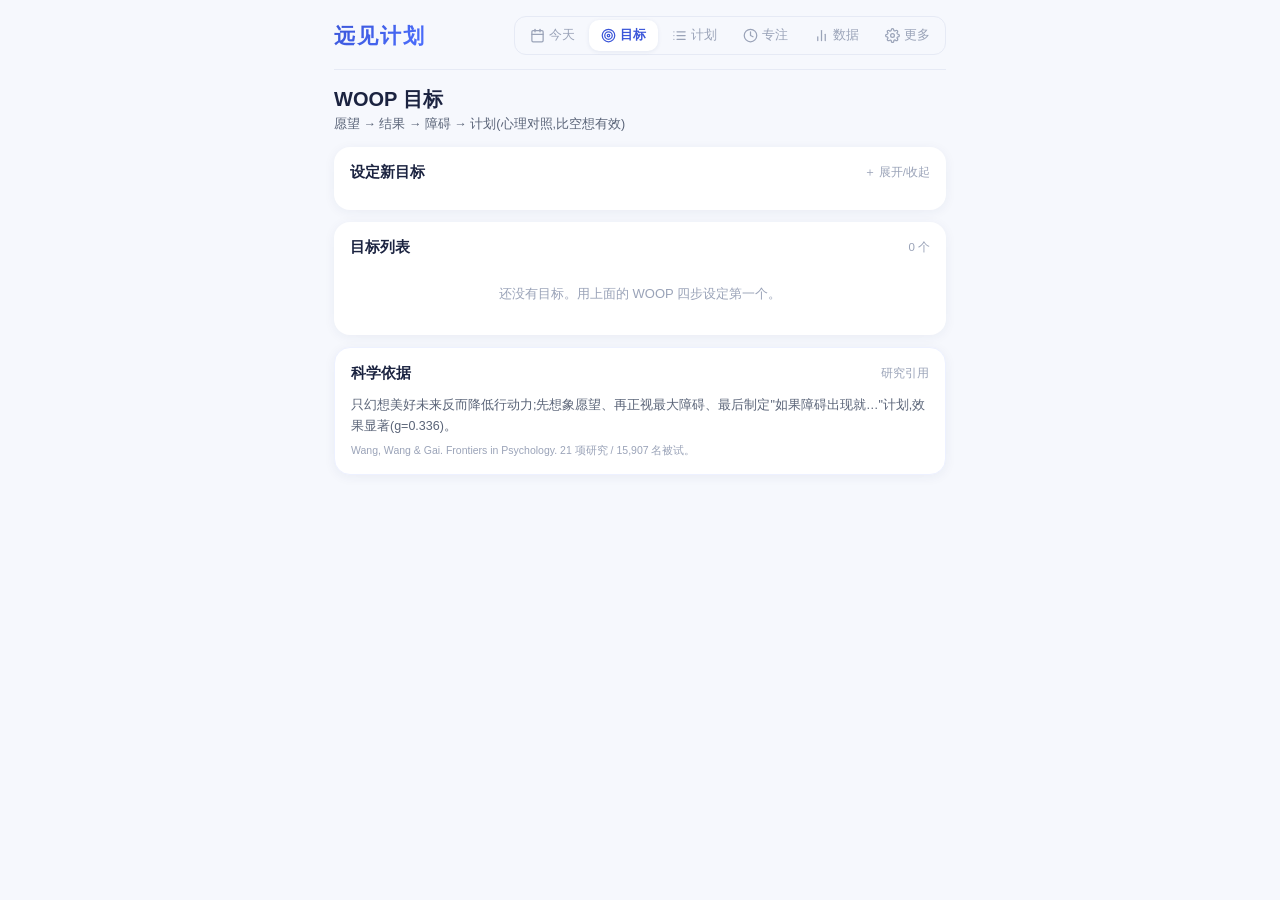
==== planwise/index.html @ c2d1cb61 "🧭 整合「远见计划」规划模块:WOOP目标 / if-then计划 / 参照类别时间校准 / 番茄钟 / 数据复盘 - 新增顶部导航「规划」入口(SVG 靶心图标),iframe 嵌入远见计划 - 新" ====
<!DOCTYPE html>
<html lang="zh-CN">
<head>
  <meta charset="UTF-8">
  <meta name="viewport" content="width=device-width, initial-scale=1.0, maximum-scale=1.0, user-scalable=no, viewport-fit=cover">
  <meta name="theme-color" content="#4C6FFF">
  <meta name="description" content="远见计划 - 循证驱动的科学规划工具:WOOP · 实施意图 · 参照类别预测">
  <meta name="apple-mobile-web-app-capable" content="yes">
  <meta name="mobile-web-app-capable" content="yes">
  <meta name="apple-mobile-web-app-status-bar-style" content="default">
  <meta name="apple-mobile-web-app-title" content="远见计划">
  <link rel="icon" href="data:image/svg+xml,%3Csvg xmlns='http://www.w3.org/2000/svg' viewBox='0 0 24 24' fill='none' stroke='%234C6FFF' stroke-width='2' stroke-linecap='round'%3E%3Ccircle cx='12' cy='12' r='10'/%3E%3Ccircle cx='12' cy='12' r='6'/%3E%3Ccircle cx='12' cy='12' r='2' fill='%234C6FFF'/%3E%3C/svg%3E">
  <title>远见计划</title>
  <link rel="stylesheet" href="css/style.css">
</head>
<body>
  <!-- 启动画面 -->
  <div id="splash-screen" class="splash-screen">
    <div class="splash-content">
      <svg class="splash-logo" viewBox="0 0 24 24" fill="none" stroke="white" stroke-width="2" stroke-linecap="round"><circle cx="12" cy="12" r="10"/><circle cx="12" cy="12" r="6"/><circle cx="12" cy="12" r="2" fill="white"/></svg>
      <div class="splash-title">远见计划</div>
      <div class="splash-loader"></div>
    </div>
  </div>

  <!-- 主应用 -->
  <div id="app" class="app-wrap hidden">
    <header class="app-header">
      <div class="app-title">远见计划</div>
      <nav class="app-nav" id="app-nav">
        <a href="#" data-page="home" class="active">
          <svg class="nav-icon" viewBox="0 0 24 24" fill="none" stroke="currentColor" stroke-width="2" stroke-linecap="round" stroke-linejoin="round"><rect x="3" y="4" width="18" height="18" rx="2" ry="2"/><line x1="16" y1="2" x2="16" y2="6"/><line x1="8" y1="2" x2="8" y2="6"/><line x1="3" y1="10" x2="21" y2="10"/></svg>
          <span>今天</span>
        </a>
        <a href="#" data-page="goal">
          <svg class="nav-icon" viewBox="0 0 24 24" fill="none" stroke="currentColor" stroke-width="2" stroke-linecap="round" stroke-linejoin="round"><circle cx="12" cy="12" r="10"/><circle cx="12" cy="12" r="6"/><circle cx="12" cy="12" r="2"/></svg>
          <span>目标</span>
        </a>
        <a href="#" data-page="plan">
          <svg class="nav-icon" viewBox="0 0 24 24" fill="none" stroke="currentColor" stroke-width="2" stroke-linecap="round" stroke-linejoin="round"><line x1="8" y1="6" x2="21" y2="6"/><line x1="8" y1="12" x2="21" y2="12"/><line x1="8" y1="18" x2="21" y2="18"/><line x1="3" y1="6" x2="3.01" y2="6"/><line x1="3" y1="12" x2="3.01" y2="12"/><line x1="3" y1="18" x2="3.01" y2="18"/></svg>
          <span>计划</span>
        </a>
        <a href="#" data-page="focus">
          <svg class="nav-icon" viewBox="0 0 24 24" fill="none" stroke="currentColor" stroke-width="2" stroke-linecap="round" stroke-linejoin="round"><circle cx="12" cy="12" r="10"/><polyline points="12 6 12 12 16 14"/></svg>
          <span>专注</span>
        </a>
        <a href="#" data-page="data">
          <svg class="nav-icon" viewBox="0 0 24 24" fill="none" stroke="currentColor" stroke-width="2" stroke-linecap="round" stroke-linejoin="round"><line x1="18" y1="20" x2="18" y2="10"/><line x1="12" y1="20" x2="12" y2="4"/><line x1="6" y1="20" x2="6" y2="14"/></svg>
          <span>数据</span>
        </a>
        <a href="#" data-page="more">
          <svg class="nav-icon" viewBox="0 0 24 24" fill="none" stroke="currentColor" stroke-width="2" stroke-linecap="round" stroke-linejoin="round"><circle cx="12" cy="12" r="3"/><path d="M19.4 15a1.65 1.65 0 0 0 .33 1.82l.06.06a2 2 0 0 1 0 2.83 2 2 0 0 1-2.83 0l-.06-.06a1.65 1.65 0 0 0-1.82-.33 1.65 1.65 0 0 0-1 1.51V21a2 2 0 0 1-2 2 2 2 0 0 1-2-2v-.09A1.65 1.65 0 0 0 9 19.4a1.65 1.65 0 0 0-1.82.33l-.06.06a2 2 0 0 1-2.83 0 2 2 0 0 1 0-2.83l.06-.06a1.65 1.65 0 0 0 .33-1.82 1.65 1.65 0 0 0-1.51-1H3a2 2 0 0 1-2-2 2 2 0 0 1 2-2h.09A1.65 1.65 0 0 0 4.6 9a1.65 1.65 0 0 0-.33-1.82l-.06-.06a2 2 0 0 1 0-2.83 2 2 0 0 1 2.83 0l.06.06a1.65 1.65 0 0 0 1.82.33H9a1.65 1.65 0 0 0 1-1.51V3a2 2 0 0 1 2-2 2 2 0 0 1 2 2v.09a1.65 1.65 0 0 0 1 1.51 1.65 1.65 0 0 0 1.82-.33l.06-.06a2 2 0 0 1 2.83 0 2 2 0 0 1 0 2.83l-.06.06a1.65 1.65 0 0 0-.33 1.82V9a1.65 1.65 0 0 0 1.51 1H21a2 2 0 0 1 2 2 2 2 0 0 1-2 2h-.09a1.65 1.65 0 0 0-1.51 1z"/></svg>
          <span>更多</span>
        </a>
      </nav>
    </header>

    <main id="main-content"></main>

    <div id="modal-overlay" class="modal-overlay hidden">
      <div class="modal-box" id="modal-content"></div>
    </div>
    <div id="toast" class="toast hidden"></div>
  </div>

  <script>
    // 作为全日健康子模块运行,不注册独立 Service Worker
  </script>
  <script src="js/data/studies.js"></script>
  <script src="js/app.js"></script>
</body>
</html>
---- planwise/css/style.css ----
/* ============================================
   远见计划 · 循证规划工具
   科学蓝配色 · 手机端优先 · 顶部 SVG 导航
   ============================================ */
:root {
  --primary: #4C6FFF;
  --primary-dark: #3B56D9;
  --primary-bg: #EDF1FF;
  --green: #22C58B;
  --green-bg: #E4F8F0;
  --red: #E4574F;
  --red-bg: #FDEBEA;
  --orange: #F0A050;
  --text: #1B2340;
  --text-soft: #5A6478;
  --text-hint: #9AA3B8;
  --bg: #F6F8FD;
  --card: #FFFFFF;
  --line: #E6EAF5;
  --shadow: 0 2px 12px rgba(28, 45, 110, 0.06);
  --radius: 16px;
  --font: "PingFang SC", "Noto Sans SC", "Microsoft YaHei", -apple-system, sans-serif;
}
* { margin: 0; padding: 0; box-sizing: border-box; -webkit-tap-highlight-color: transparent; }
html { font-size: 15px; }
body { font-family: var(--font); background: var(--bg); color: var(--text); }

/* ===== 启动画面 ===== */
.splash-screen {
  position: fixed; inset: 0; z-index: 999;
  background: linear-gradient(150deg, #3B56D9, #4C6FFF 60%, #7C93FF);
  display: flex; align-items: center; justify-content: center;
  transition: opacity 0.4s ease;
}
.splash-screen.fade-out { opacity: 0; pointer-events: none; }
.splash-content { text-align: center; color: #fff; }
.splash-logo { width: 52px; height: 52px; margin: 0 auto 14px; }
.splash-title { font-size: 26px; font-weight: 700; letter-spacing: 6px; }
.splash-loader {
  width: 24px; height: 24px; margin: 22px auto 0;
  border: 3px solid rgba(255,255,255,0.3); border-top-color: #fff;
  border-radius: 50%; animation: spin 0.7s linear infinite;
}
@keyframes spin { to { transform: rotate(360deg); } }

/* ===== 应用布局 ===== */
.app-wrap { max-width: 640px; margin: 0 auto; padding: 16px 14px 40px; }
.app-header { display: flex; align-items: center; justify-content: space-between; gap: 10px; margin-bottom: 16px; padding-bottom: 14px; border-bottom: 1px solid var(--line); }
.app-title { font-size: 21px; font-weight: 800; letter-spacing: 2px; background: linear-gradient(135deg, var(--primary-dark), var(--primary)); -webkit-background-clip: text; background-clip: text; -webkit-text-fill-color: transparent; }
.app-nav { display: flex; gap: 2px; background: var(--bg); border: 1px solid var(--line); border-radius: 12px; padding: 3px; }
.app-nav a { display: flex; align-items: center; gap: 4px; padding: 7px 12px; font-size: 12.5px; font-weight: 500; color: var(--text-hint); border-radius: 10px; text-decoration: none; transition: all 0.2s; }
.app-nav a:hover { color: var(--primary); }
.app-nav a.active { background: var(--card); color: var(--primary-dark); box-shadow: 0 1px 4px rgba(28,45,110,0.08); font-weight: 600; }
.nav-icon { width: 15px; height: 15px; flex-shrink: 0; }

/* ===== 移动端顶部导航 ===== */
@media (max-width: 768px) {
  .app-header { flex-direction: column; align-items: flex-start; gap: 10px; }
  .app-nav { width: 100%; display: flex; overflow-x: auto; -webkit-overflow-scrolling: touch; scrollbar-width: none; padding: 4px; }
  .app-nav::-webkit-scrollbar { display: none; }
  .app-nav a { flex-shrink: 0; padding: 9px 13px; min-height: 40px; font-size: 12.5px; }
}

/* ===== 通用 ===== */
.card { background: var(--card); border-radius: var(--radius); padding: 16px; margin-bottom: 12px; box-shadow: var(--shadow); }
.card-title { font-size: 14.5px; font-weight: 700; display: flex; justify-content: space-between; align-items: center; margin-bottom: 12px; }
.card-title .more { font-size: 11.5px; font-weight: 400; color: var(--text-hint); }
.page-hdr { margin-bottom: 14px; }
.page-hdr h2 { font-size: 20px; font-weight: 800; }
.page-hdr p { font-size: 12.5px; color: var(--text-soft); margin-top: 3px; }
.empty { font-size: 13px; color: var(--text-hint); text-align: center; padding: 16px 0; }
.empty a { color: var(--primary); }
.btn { border: none; border-radius: 12px; padding: 11px 18px; font-size: 14px; font-weight: 600; cursor: pointer; transition: all 0.2s; font-family: var(--font); }
.btn:active { transform: scale(0.98); }
.btn-primary { background: var(--primary); color: #fff; }
.btn-primary:active { background: var(--primary-dark); }
.btn-soft { background: var(--primary-bg); color: var(--primary-dark); }
.btn-block { width: 100%; }
.btn-mini { border: none; background: var(--bg); color: var(--text-soft); border-radius: 8px; padding: 5px 11px; font-size: 11.5px; cursor: pointer; font-family: var(--font); }
.btn-mini.green { background: var(--green-bg); color: var(--green); }
.btn-mini.danger { background: var(--red-bg); color: var(--red); }
.form-group { margin-bottom: 12px; }
.form-label { display: block; font-size: 12px; font-weight: 600; color: var(--text-soft); margin-bottom: 6px; }
.form-input { width: 100%; border: 1px solid var(--line); background: var(--card); border-radius: 11px; padding: 11px 13px; font-size: 14px; color: var(--text); font-family: var(--font); outline: none; transition: border 0.2s; }
.form-input:focus { border-color: var(--primary); }
.form-row { display: flex; gap: 10px; }
.form-row .form-group { flex: 1; }

/* ===== 首页 ===== */
.hero { background: linear-gradient(150deg, #3B56D9, #4C6FFF 60%, #7C93FF); border-radius: 20px; padding: 22px 20px; color: #fff; margin-bottom: 12px; box-shadow: 0 8px 24px rgba(76, 111, 255, 0.28); }
.hero-top { display: flex; justify-content: space-between; font-size: 12px; opacity: 0.85; margin-bottom: 14px; }
.hero-count { display: flex; align-items: baseline; gap: 8px; }
.hero-num { font-size: 58px; font-weight: 800; letter-spacing: -2px; line-height: 1; }
.hero-unit { font-size: 14px; opacity: 0.9; }
.hero-bar { height: 6px; background: rgba(255,255,255,0.2); border-radius: 99px; margin-top: 16px; overflow: hidden; }
.hero-bar-fill { height: 100%; background: linear-gradient(90deg, #FFD97A, #F5B93D); border-radius: 99px; }
.focus-card { background: linear-gradient(135deg, var(--primary), #7C93FF); color: #fff; border-radius: 18px; padding: 18px; margin-bottom: 12px; display: flex; align-items: center; justify-content: space-between; cursor: pointer; box-shadow: 0 8px 20px rgba(76, 111, 255, 0.25); }
.focus-card h3 { font-size: 16px; }
.focus-card p { font-size: 12px; opacity: 0.85; margin-top: 4px; }
.focus-btn { background: #fff; color: var(--primary); border-radius: 99px; padding: 10px 22px; font-size: 14px; font-weight: 700; }
.todo-item { display: flex; align-items: center; gap: 10px; padding: 11px 0; border-bottom: 1px solid var(--line); }
.todo-item:last-child { border-bottom: none; }
.check { width: 22px; height: 22px; border-radius: 7px; border: 2px solid #C6CFF5; flex-shrink: 0; display: flex; align-items: center; justify-content: center; font-size: 13px; color: #fff; cursor: pointer; transition: 0.2s; }
.check.done { background: var(--primary); border-color: var(--primary); }
.todo-body { flex: 1; min-width: 0; }
.todo-title { font-size: 13.5px; font-weight: 600; }
.todo-title.strike { text-decoration: line-through; color: var(--text-hint); }
.todo-sub { font-size: 11px; color: var(--text-hint); margin-top: 3px; overflow: hidden; text-overflow: ellipsis; white-space: nowrap; }
.todo-hours { font-size: 12px; font-weight: 700; color: var(--primary); flex-shrink: 0; }
.woop-mini { background: var(--primary-bg); border-radius: 12px; padding: 12px; margin-bottom: 8px; }
.woop-mini-wish { font-size: 13.5px; font-weight: 700; color: var(--primary-dark); margin-bottom: 4px; }
.woop-mini-line { font-size: 11.5px; color: var(--text-soft); line-height: 1.5; }

/* ===== 目标页 ===== */
.goal-form { display: none; }
.goal-form.open { display: block; }
.goal-item { border: 1px solid var(--line); border-radius: 12px; padding: 12px; margin-bottom: 10px; }
.goal-item-wish { font-size: 14px; font-weight: 700; margin-bottom: 4px; }
.goal-item-plan { font-size: 12px; color: var(--text-soft); background: var(--primary-bg); border-radius: 8px; padding: 6px 9px; margin: 6px 0; }
.goal-item-meta { display: flex; gap: 8px; align-items: center; font-size: 11.5px; color: var(--text-hint); }

/* ===== 计划页 ===== */
.calib-tip { background: var(--green-bg); color: #187A57; font-size: 12px; border-radius: 10px; padding: 9px 12px; margin-bottom: 10px; line-height: 1.5; }
.calib-tip b { font-weight: 700; }

/* ===== 专注页 ===== */
.timer-box { background: linear-gradient(160deg, #3B56D9, #4C6FFF 70%, #7C93FF); border-radius: 22px; padding: 26px 20px; text-align: center; color: #fff; margin-bottom: 12px; box-shadow: 0 10px 28px rgba(76, 111, 255, 0.3); }
.timer-modes { display: flex; gap: 8px; justify-content: center; margin-bottom: 16px; }
.tm { background: rgba(255,255,255,0.14); border: 1px solid rgba(255,255,255,0.2); border-radius: 99px; padding: 6px 15px; font-size: 12.5px; cursor: pointer; }
.tm.active { background: #fff; color: var(--primary); font-weight: 700; }
.timer-big { font-size: 60px; font-weight: 800; letter-spacing: 3px; font-variant-numeric: tabular-nums; margin: 6px 0 16px; }
.timer-task { margin-bottom: 16px; }
.timer-task .form-input { background: rgba(255,255,255,0.14); border-color: rgba(255,255,255,0.25); color: #fff; text-align: center; }
.timer-task .form-input::placeholder { color: rgba(255,255,255,0.6); }
.timer-btn { background: linear-gradient(135deg, #F5B93D, #FF9F43); color: #fff; border: none; border-radius: 99px; padding: 13px 44px; font-size: 15px; font-weight: 700; cursor: pointer; box-shadow: 0 6px 18px rgba(245, 185, 61, 0.35); font-family: var(--font); }
.timer-btn.running { background: rgba(255,255,255,0.25); box-shadow: none; }
.timer-note { margin-top: 12px; font-size: 11.5px; opacity: 0.8; }

/* ===== 数据页 ===== */
.stat-grid { display: grid; grid-template-columns: repeat(3, 1fr); gap: 10px; margin-bottom: 12px; }
.stat { background: var(--card); border-radius: 14px; padding: 14px 6px; text-align: center; box-shadow: var(--shadow); }
.stat .v { font-size: 19px; font-weight: 800; color: var(--primary); }
.stat .l { font-size: 10.5px; color: var(--text-hint); margin-top: 3px; }
.bars { display: flex; align-items: flex-end; gap: 8px; height: 140px; }
.bar-col { flex: 1; display: flex; flex-direction: column; align-items: center; justify-content: flex-end; height: 100%; }
.bar-fill { width: 70%; background: linear-gradient(180deg, var(--primary), #7C93FF); border-radius: 6px 6px 2px 2px; min-height: 4px; transition: height 0.5s; }
.bar-val { font-size: 10px; color: var(--text-soft); margin-bottom: 4px; }
.bar-label { font-size: 10px; color: var(--text-hint); margin-top: 6px; }
.bias-row { display: flex; justify-content: space-between; gap: 10px; font-size: 12px; padding: 7px 0; border-bottom: 1px solid var(--line); color: var(--text-soft); }
.bias-row:last-child { border: none; }

/* ===== 科学依据卡 ===== */
.card.science { background: var(--card); border: 1px solid var(--primary-bg); }
.science p { font-size: 12.5px; color: var(--text-soft); line-height: 1.7; }
.science-src { font-size: 10.5px; color: var(--text-hint); margin-top: 6px; }
.study-item { border-bottom: 1px solid var(--line); padding: 10px 0; }
.study-item:last-child { border: none; }
.study-tag { display: inline-block; font-size: 10.5px; color: var(--primary-dark); background: var(--primary-bg); border-radius: 99px; padding: 2px 10px; font-weight: 600; margin-bottom: 5px; }
.study-title { font-size: 13px; font-weight: 700; margin-bottom: 3px; }
.study-item p { font-size: 12px; color: var(--text-soft); line-height: 1.6; }

/* ===== 模态 & Toast ===== */
.modal-overlay { position: fixed; inset: 0; background: rgba(20, 28, 60, 0.5); z-index: 300; display: flex; align-items: center; justify-content: center; padding: 24px; }
.modal-box { background: var(--card); border-radius: 18px; max-width: 420px; width: 100%; padding: 20px; max-height: 80vh; overflow-y: auto; }
.toast { position: fixed; left: 50%; bottom: 40px; transform: translateX(-50%); background: rgba(27, 35, 64, 0.92); color: #fff; border-radius: 99px; padding: 10px 22px; font-size: 13px; z-index: 400; box-shadow: 0 6px 20px rgba(0,0,0,0.2); }
.hidden { display: none !important; }
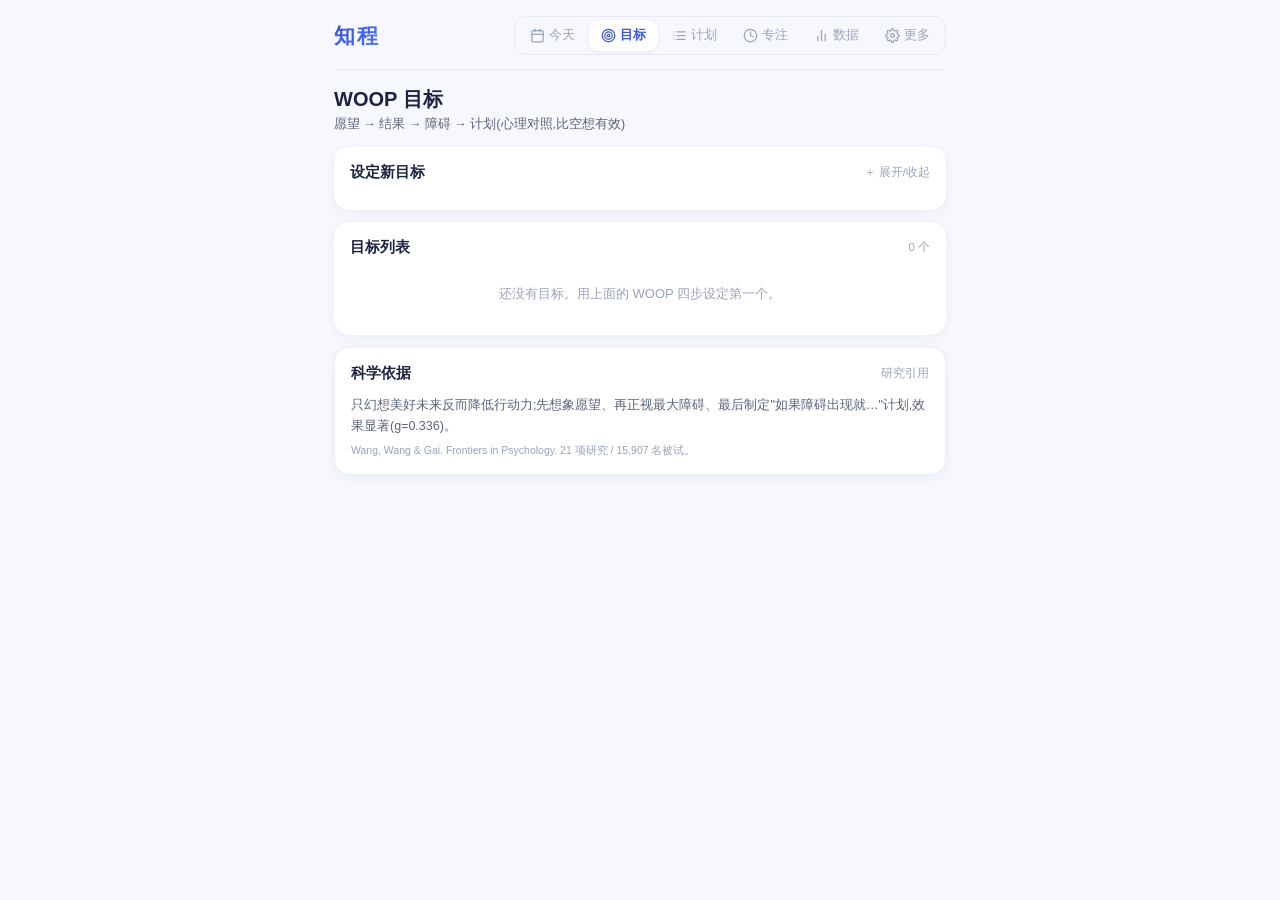
==== commit df5e3612: "✨ 规划模块更名:远见计划 → 知程(循证而行的计划之旅)" ====
--- a/planwise/index.html
+++ b/planwise/index.html
@@ -4,13 +4,13 @@
   <meta charset="UTF-8">
   <meta name="viewport" content="width=device-width, initial-scale=1.0, maximum-scale=1.0, user-scalable=no, viewport-fit=cover">
   <meta name="theme-color" content="#4C6FFF">
-  <meta name="description" content="远见计划 - 循证驱动的科学规划工具:WOOP · 实施意图 · 参照类别预测">
+  <meta name="description" content="知程 - 循证驱动的科学规划工具:WOOP · 实施意图 · 参照类别预测">
   <meta name="apple-mobile-web-app-capable" content="yes">
   <meta name="mobile-web-app-capable" content="yes">
   <meta name="apple-mobile-web-app-status-bar-style" content="default">
-  <meta name="apple-mobile-web-app-title" content="远见计划">
+  <meta name="apple-mobile-web-app-title" content="知程">
   <link rel="icon" href="data:image/svg+xml,%3Csvg xmlns='http://www.w3.org/2000/svg' viewBox='0 0 24 24' fill='none' stroke='%234C6FFF' stroke-width='2' stroke-linecap='round'%3E%3Ccircle cx='12' cy='12' r='10'/%3E%3Ccircle cx='12' cy='12' r='6'/%3E%3Ccircle cx='12' cy='12' r='2' fill='%234C6FFF'/%3E%3C/svg%3E">
-  <title>远见计划</title>
+  <title>知程</title>
   <link rel="stylesheet" href="css/style.css">
 </head>
 <body>
@@ -18,7 +18,7 @@
   <div id="splash-screen" class="splash-screen">
     <div class="splash-content">
       <svg class="splash-logo" viewBox="0 0 24 24" fill="none" stroke="white" stroke-width="2" stroke-linecap="round"><circle cx="12" cy="12" r="10"/><circle cx="12" cy="12" r="6"/><circle cx="12" cy="12" r="2" fill="white"/></svg>
-      <div class="splash-title">远见计划</div>
+      <div class="splash-title">知程</div>
       <div class="splash-loader"></div>
     </div>
   </div>
@@ -26,7 +26,7 @@
   <!-- 主应用 -->
   <div id="app" class="app-wrap hidden">
     <header class="app-header">
-      <div class="app-title">远见计划</div>
+      <div class="app-title">知程</div>
       <nav class="app-nav" id="app-nav">
         <a href="#" data-page="home" class="active">
           <svg class="nav-icon" viewBox="0 0 24 24" fill="none" stroke="currentColor" stroke-width="2" stroke-linecap="round" stroke-linejoin="round"><rect x="3" y="4" width="18" height="18" rx="2" ry="2"/><line x1="16" y1="2" x2="16" y2="6"/><line x1="8" y1="2" x2="8" y2="6"/><line x1="3" y1="10" x2="21" y2="10"/></svg>
--- a/planwise/css/style.css
+++ b/planwise/css/style.css
@@ -1,5 +1,5 @@
 /* ============================================
-   远见计划 · 循证规划工具
+   知程 · 循证规划工具
    科学蓝配色 · 手机端优先 · 顶部 SVG 导航
    ============================================ */
 :root {
